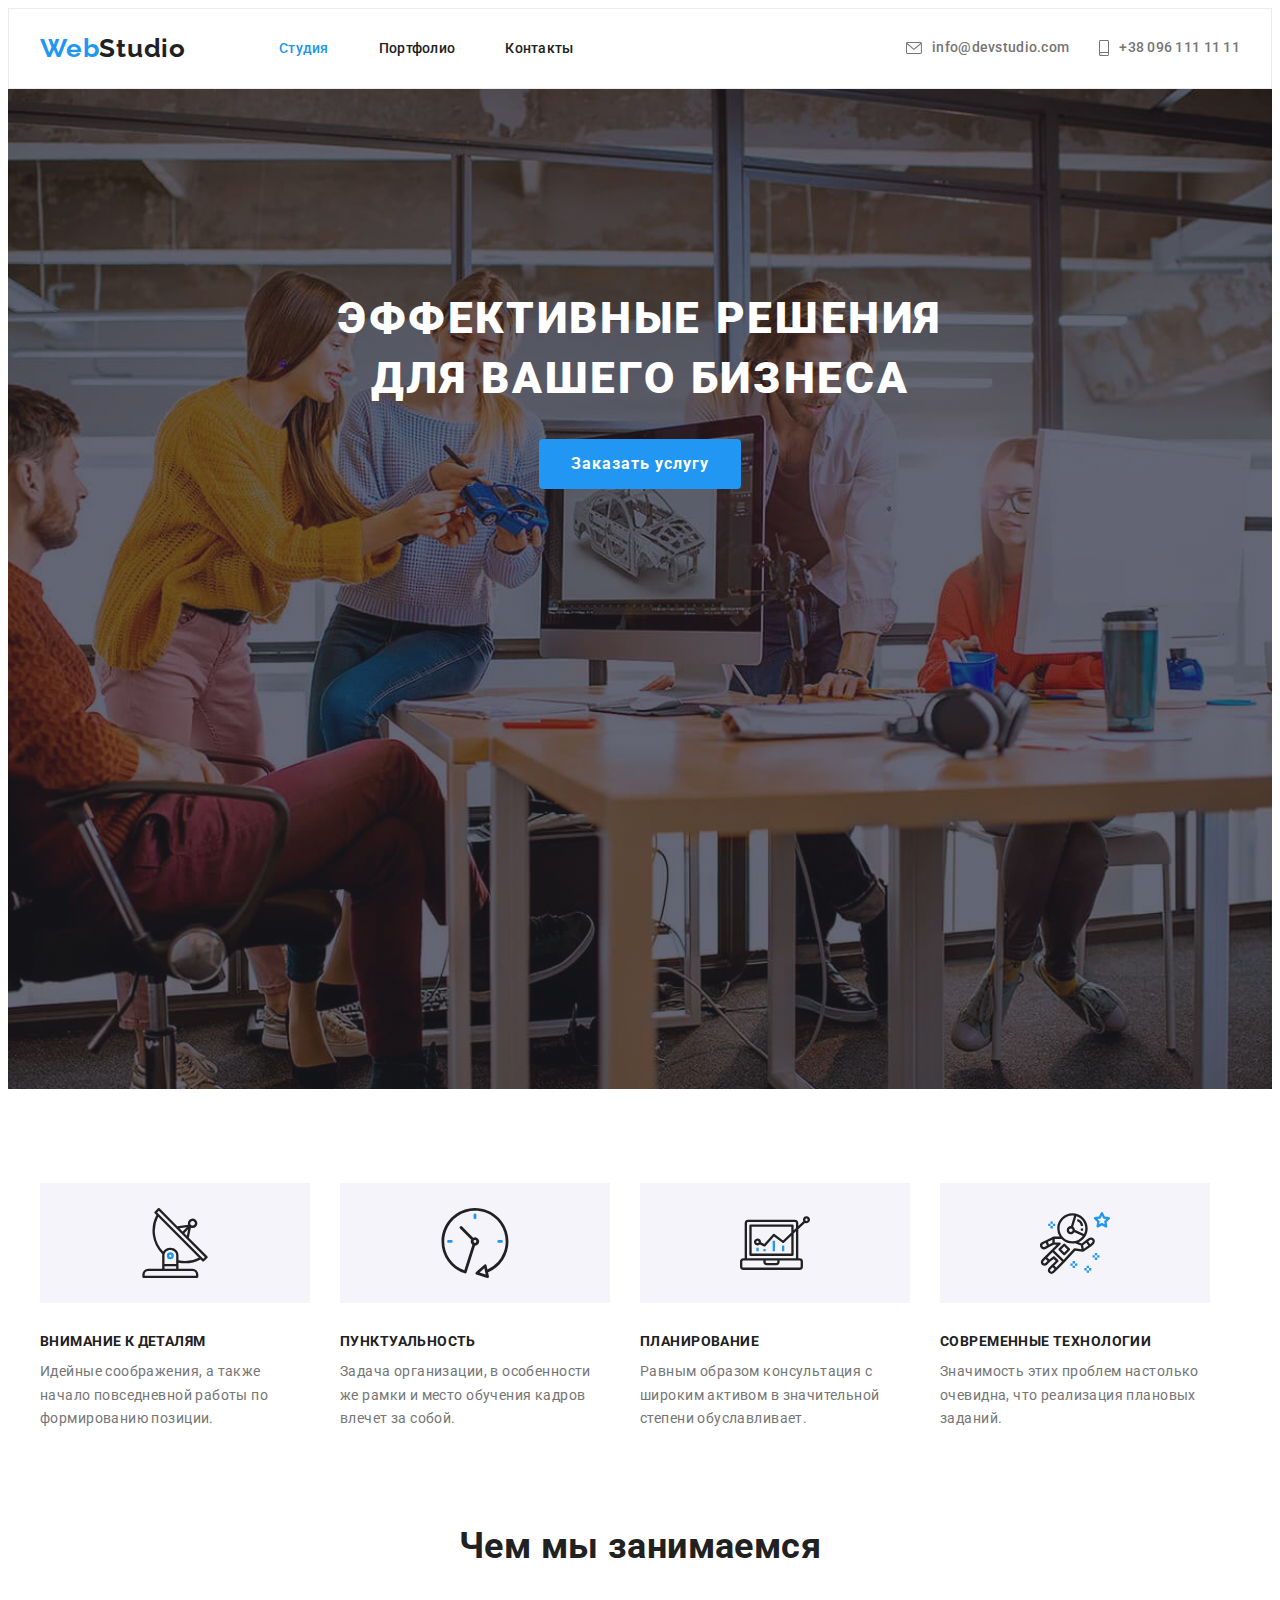
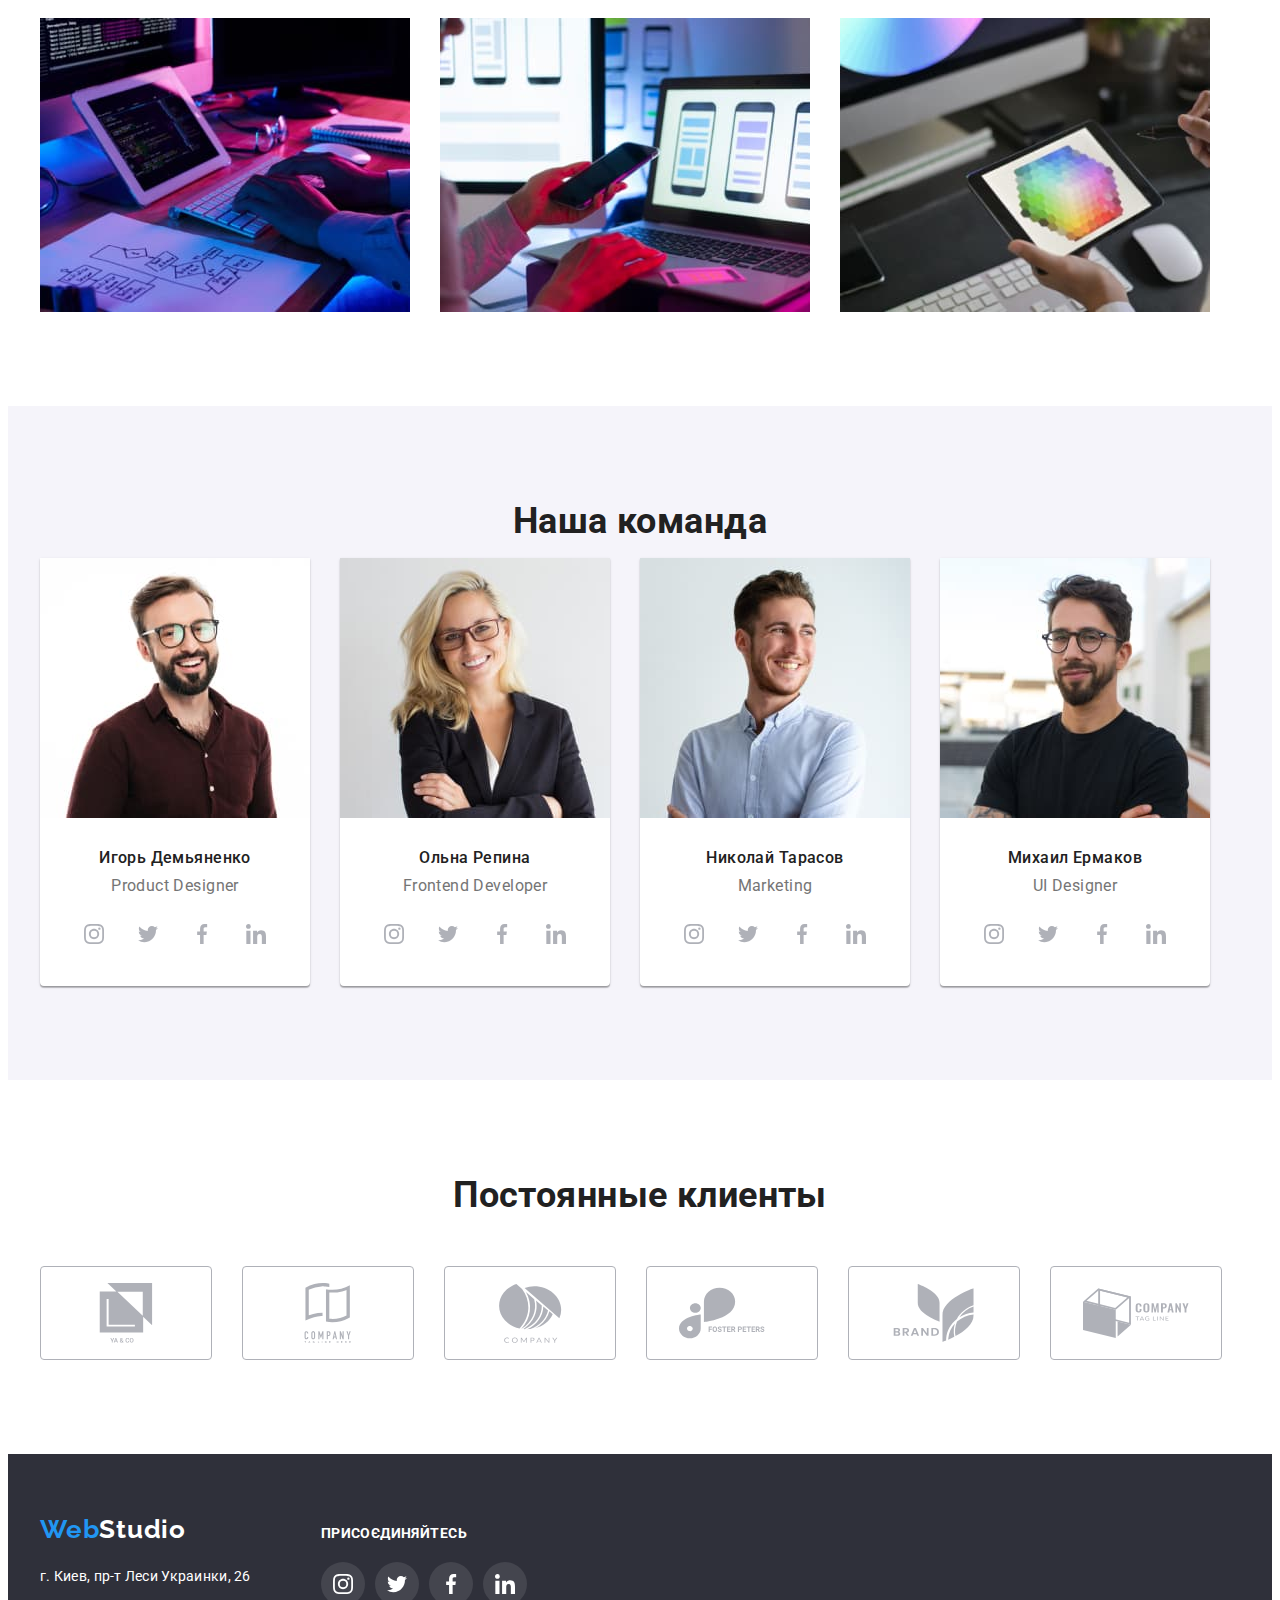
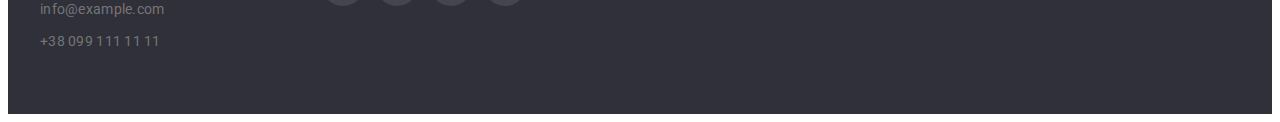
==== index.html @ 3f5d6c03 "clone from hw-4" ====
<!DOCTYPE html>
<html lang="ru">
  <head>
    <meta charset="UTF-8" />
    <meta http-equiv="X-UA-Compatible" content="IE=edge" />
    <meta name="viewport" content="width=device-width, initial-scale=1.0" />
    <link rel="preconnect" href="https://fonts.googleapis.com" />
    <link rel="preconnect" href="https://fonts.gstatic.com" crossorigin />
    <link
      href="https://fonts.googleapis.com/css2?family=Raleway:wght@700&family=Roboto:wght@400;500;700;900&display=swap"
      rel="stylesheet"
    />
    <link
      rel="stylesheet"
      href="https://cdnjs.cloudflare.com/ajax/libs/modern-normalize/1.1.0/modern-normalize.min.css"
      integrity="sha512-wpPYUAdjBVSE4KJnH1VR1HeZfpl1ub8YT/NKx4PuQ5NmX2tKuGu6U/JRp5y+Y8XG2tV+wKQpNHVUX03MfMFn9Q=="
      crossorigin="anonymous"
      referrerpolicy="no-referrer"
    />
    <link rel="stylesheet" href="./css/styless.css" />
    <title>Студия</title>
  </head>
  <body>
    <header class="header">
      <div class="container">
        <a class="log" href="./index.html"><span class="web">Web</span>Studio</a>
        <nav class="nav">
          <ul class="list">
            <li class="nav-link"><a class="link current" href="./index.html">Студия</a></li>
            <li class="nav-link"><a class="link" href="./portfolio.html">Портфолио</a></li>
            <li class="nav-link"><a class="link" href="#">Контакты</a></li>
          </ul>
        </nav>
        <ul class="list header-contact">
          <li class="contact-link">
            <a class="contact link" href="mailto:info@devstudio.com"
              ><svg class="icon-mail" width="16" height="12">
                <use href="./images/icons.svg#icon-mail"></use>
              </svg>
              info@devstudio.com</a
            >
          </li>
          <li class="contact-link">
            <a class="contact link" href="tel:+380961111111"
              ><svg class="icon-phone" width="10" height="16">
                <use href="./images/icons.svg#icon-phone"></use></svg
              >+38 096 111 11 11</a
            >
          </li>
        </ul>
      </div>
    </header>

    <main>
      <section class="hero section">
        <div class="container">
          <h1 class="title">эффективные решения для вашего бизнеса</h1>
          <button class="button" type="button">Заказать услугу</button>
        </div>
      </section>

      <section class="specialties section">
        <div class="container">
          <h2 class="title visually-hidden">Особенности</h2>
          <ul class="list">
            <li class="list-item">
              <div class="spec-icon-area">
                <svg class="spec-icon" width="70" height="70">
                  <use href="./images/icons.svg#icon-antenna"></use>
                </svg>
              </div>
              <h3 class="title">Внимание к деталям</h3>
              <p>
                Идейные соображения, а также начало повседневной работы по формированию позиции.
              </p>
            </li>
            <li class="list-item">
              <div class="spec-icon-area">
                <svg class="spec-icon" width="70" height="70">
                  <use href="./images/icons.svg#icon-clock"></use>
                </svg>
              </div>
              <h3 class="title">Пунктуальность</h3>
              <p>
                Задача организации, в особенности же рамки и место обучения кадров влечет за собой.
              </p>
            </li>
            <li class="list-item">
              <div class="spec-icon-area">
                <svg class="spec-icon" width="70" height="70">
                  <use href="./images/icons.svg#icon-diagram"></use>
                </svg>
              </div>
              <h3 class="title">Планирование</h3>
              <p>
                Равным образом консультация с широким активом в значительной степени обуславливает.
              </p>
            </li>
            <li class="list-item">
              <div class="spec-icon-area">
                <svg class="spec-icon" width="70" height="70">
                  <use href="./images/icons.svg#icon-astronaut"></use>
                </svg>
              </div>
              <h3 class="title">Современные технологии</h3>
              <p>Значимость этих проблем настолько очевидна, что реализация плановых заданий.</p>
            </li>
          </ul>
        </div>
      </section>

      <section class="wework section">
        <div class="container">
          <h2 class="title">Чем мы занимаемся</h2>
          <ul class="list">
            <li class="list-item">
              <img src="./images/work/img-1.jpg" alt="Написание кода" width="370" height="295" />
            </li>
            <li class="list-item">
              <img
                src="./images/work/img-2.jpg"
                alt="Робота з интерфейсом"
                width="370"
                height="295"
              />
            </li>
            <li class="list-item">
              <img
                src="./images/work/img-3.jpg"
                alt="Графическое оформление"
                width="370"
                height="295"
              />
            </li>
          </ul>
        </div>
      </section>

      <section class="team section">
        <div class="container">
          <h2 class="title team-title">Наша команда</h2>
          <ul class="list">
            <li class="list-unit">
              <img
                class="unit-img"
                src="./images/members/member-1.jpg"
                alt="Игорь Демьяненко, дизайнер продукции"
                width="270"
                height="260"
              />
              <div class="text-team-unit">
                <h3 class="title">Игорь Демьяненко</h3>
                <p lang="en">Product Designer</p>
                <ul class="list list-social">
                  <li class="social-unit">
                    <a
                      class="social-team-link"
                      href="#"
                      target="_blank"
                      rel="noopener noreferrer"
                      aria-label=""
                    >
                      <svg class="social-icon" width="20" height="20">
                        <use href="./images/icons.svg#icon-instagram"></use>
                      </svg>
                    </a>
                  </li>

                  <li class="social-unit">
                    <a
                      class="social-team-link"
                      href="#"
                      target="_blank"
                      rel="noopener noreferrer"
                      aria-label=""
                    >
                      <svg class="social-icon" width="20" height="20">
                        <use href="./images/icons.svg#icon-twitter"></use>
                      </svg>
                    </a>
                  </li>

                  <li class="social-unit">
                    <a
                      class="social-team-link"
                      href="#"
                      target="_blank"
                      rel="noopener noreferrer"
                      aria-label=""
                    >
                      <svg class="social-icon" width="20" height="20">
                        <use href="./images/icons.svg#icon-facebook"></use>
                      </svg>
                    </a>
                  </li>

                  <li class="social-unit">
                    <a
                      class="social-team-link"
                      href="#"
                      target="_blank"
                      rel="noopener noreferrer"
                      aria-label=""
                    >
                      <svg class="social-icon" width="20" height="20">
                        <use href="./images/icons.svg#icon-linkedin"></use>
                      </svg>
                    </a>
                  </li>
                </ul>
              </div>
            </li>
            <li class="list-unit">
              <img
                class="unit-img"
                src="./images/members/member-2.jpg"
                alt="Ольна Репина, фронтенд-разработчик"
                width="270"
                height="260"
              />
              <div class="text-team-unit">
                <h3 class="title">Ольна Репина</h3>
                <p lang="en">Frontend Developer</p>
                <ul class="list list-social">
                  <li class="social-unit">
                    <a
                      class="social-team-link"
                      href="#"
                      target="_blank"
                      rel="noopener noreferrer"
                      aria-label=""
                    >
                      <svg class="social-icon" width="20" height="20">
                        <use href="./images/icons.svg#icon-instagram"></use>
                      </svg>
                    </a>
                  </li>

                  <li class="social-unit">
                    <a
                      class="social-team-link"
                      href="#"
                      target="_blank"
                      rel="noopener noreferrer"
                      aria-label=""
                    >
                      <svg class="social-icon" width="20" height="20">
                        <use href="./images/icons.svg#icon-twitter"></use>
                      </svg>
                    </a>
                  </li>

                  <li class="social-unit">
                    <a
                      class="social-team-link"
                      href="#"
                      target="_blank"
                      rel="noopener noreferrer"
                      aria-label=""
                    >
                      <svg class="social-icon" width="20" height="20">
                        <use href="./images/icons.svg#icon-facebook"></use>
                      </svg>
                    </a>
                  </li>

                  <li class="social-unit">
                    <a
                      class="social-team-link"
                      href="#"
                      target="_blank"
                      rel="noopener noreferrer"
                      aria-label=""
                    >
                      <svg class="social-icon" width="20" height="20">
                        <use href="./images/icons.svg#icon-linkedin"></use>
                      </svg>
                    </a>
                  </li>
                </ul>
              </div>
            </li>
            <li class="list-unit">
              <img
                class="unit-img"
                src="./images/members/member-3.jpg"
                alt="Николай Тарасов, маркетинг"
                width="270"
                height="260"
              />
              <div class="text-team-unit">
                <h3 class="title">Николай Тарасов</h3>
                <p lang="en">Marketing</p>
                <ul class="list list-social">
                  <li class="social-unit">
                    <a
                      class="social-team-link"
                      href="#"
                      target="_blank"
                      rel="noopener noreferrer"
                      aria-label=""
                    >
                      <svg class="social-icon" width="20" height="20">
                        <use href="./images/icons.svg#icon-instagram"></use>
                      </svg>
                    </a>
                  </li>
                  <li class="social-unit">
                    <a
                      class="social-team-link"
                      href="#"
                      target="_blank"
                      rel="noopener noreferrer"
                      aria-label=""
                    >
                      <svg class="social-icon" width="20" height="20">
                        <use href="./images/icons.svg#icon-twitter"></use>
                      </svg>
                    </a>
                  </li>

                  <li class="social-unit">
                    <a
                      class="social-team-link"
                      href="#"
                      target="_blank"
                      rel="noopener noreferrer"
                      aria-label=""
                    >
                      <svg class="social-icon" width="20" height="20">
                        <use href="./images/icons.svg#icon-facebook"></use>
                      </svg>
                    </a>
                  </li>

                  <li class="social-unit">
                    <a
                      class="social-team-link"
                      href="#"
                      target="_blank"
                      rel="noopener noreferrer"
                      aria-label=""
                    >
                      <svg class="social-icon" width="20" height="20">
                        <use href="./images/icons.svg#icon-linkedin"></use>
                      </svg>
                    </a>
                  </li>
                </ul>
              </div>
            </li>
            <li class="list-unit">
              <img
                class="unit-img"
                src="./images/members/member-4.jpg"
                alt="Михаил Ермаков, дизайнер пользовательского интерфейса"
                width="270"
                height="260"
              />
              <div class="text-team-unit">
                <h3 class="title">Михаил Ермаков</h3>
                <p lang="en">UI Designer</p>
                <ul class="list list-social">
                  <li class="social-unit">
                    <a
                      class="social-team-link"
                      href="#"
                      target="_blank"
                      rel="noopener noreferrer"
                      aria-label=""
                    >
                      <svg class="social-icon" width="20" height="20">
                        <use href="./images/icons.svg#icon-instagram"></use>
                      </svg>
                    </a>
                  </li>

                  <li class="social-unit">
                    <a
                      class="social-team-link"
                      href="#"
                      target="_blank"
                      rel="noopener noreferrer"
                      aria-label=""
                    >
                      <svg class="social-icon" width="20" height="20">
                        <use href="./images/icons.svg#icon-twitter"></use>
                      </svg>
                    </a>
                  </li>

                  <li class="social-unit">
                    <a
                      class="social-team-link"
                      href="#"
                      target="_blank"
                      rel="noopener noreferrer"
                      aria-label=""
                    >
                      <svg class="social-icon" width="20" height="20">
                        <use href="./images/icons.svg#icon-facebook"></use>
                      </svg>
                    </a>
                  </li>

                  <li class="social-unit">
                    <a
                      class="social-team-link"
                      href="#"
                      target="_blank"
                      rel="noopener noreferrer"
                      aria-label=""
                    >
                      <svg class="social-icon" width="20" height="20">
                        <use href="./images/icons.svg#icon-linkedin"></use>
                      </svg>
                    </a>
                  </li>
                </ul>
              </div>
            </li>
          </ul>
        </div>
      </section>
      <section class="section clients">
        <div class="container">
          <h2 class="title client-title">Постоянные клиенты</h2>
          <ul class="list">
            <il class="clients-item">
              <a
                class="client-link"
                href="#"
                target="_blank"
                rel="noopener noreferrer"
                aria-label=""
              >
                <svg class="client-icon" width="106" height="60">
                  <use href="./images/icons.svg#icon-group1"></use>
                </svg>
              </a>
            </il>
            <il class="clients-item">
              <a
                class="client-link"
                href="#"
                target="_blank"
                rel="noopener noreferrer"
                aria-label=""
              >
                <svg class="client-icon" width="106" height="60">
                  <use href="./images/icons.svg#icon-group2"></use>
                </svg>
              </a>
            </il>
            <il class="clients-item">
              <a
                class="client-link"
                href="#"
                target="_blank"
                rel="noopener noreferrer"
                aria-label=""
              >
                <svg class="client-icon" width="106" height="60">
                  <use href="./images/icons.svg#icon-group3"></use>
                </svg>
              </a>
            </il>
            <il class="clients-item">
              <a
                class="client-link"
                href="#"
                target="_blank"
                rel="noopener noreferrer"
                aria-label=""
              >
                <svg class="client-icon" width="106" height="60">
                  <use href="./images/icons.svg#icon-group4"></use>
                </svg>
              </a>
            </il>
            <il class="clients-item">
              <a
                class="client-link"
                href="#"
                target="_blank"
                rel="noopener noreferrer"
                aria-label=""
              >
                <svg class="client-icon" width="106" height="60">
                  <use href="./images/icons.svg#icon-group5"></use>
                </svg>
              </a>
            </il>
            <il class="clients-item">
              <a
                class="client-link"
                href="#"
                target="_blank"
                rel="noopener noreferrer"
                aria-label=""
              >
                <svg class="client-icon" width="106" height="60">
                  <use href="./images/icons.svg#icon-group6"></use>
                </svg>
              </a>
            </il>
          </ul>
        </div>
      </section>
    </main>
    <footer class="footer">
      <div class="container">
        <div class="adress">
          <a class="log" href="./index.html"
            ><span class="web">Web</span><span class="white">Studio</span></a
          >
          <address>
            <ul class="list">
              <li class="footer-list-item">
                <a
                  class="link white"
                  href="https://goo.gl/maps/G6xnpfV4FDmesNqK6"
                  target="_blank"
                  rel="noopener noreferrer"
                  >г. Киев, пр-т Леси Украинки, 26</a
                >
              </li>
              <li class="footer-list-item">
                <a class="contact link" href="mailto:info@example.com">info@example.com</a>
              </li>
              <li class="footer-list-item">
                <a class="contact link" href="tel:+380991111111">+38 099 111 11 11</a>
              </li>
            </ul>
          </address>
        </div>
        <div class="join">
          <p class="join-title">Присоєдиняйтесь</p>
          <ul class="list list-social">
            <li class="social-unit">
              <a
                class="social-join-link"
                href="#"
                target="_blank"
                rel="noopener noreferrer"
                aria-label=""
              >
                <svg class="social-icon" width="20" height="20">
                  <use href="./images/icons.svg#icon-instagram"></use>
                </svg>
              </a>
            </li>

            <li class="social-unit">
              <a
                class="social-join-link"
                href="#"
                target="_blank"
                rel="noopener noreferrer"
                aria-label=""
              >
                <svg class="social-icon" width="20" height="20">
                  <use href="./images/icons.svg#icon-twitter"></use>
                </svg>
              </a>
            </li>

            <li class="social-unit">
              <a
                class="social-join-link"
                href="#"
                target="_blank"
                rel="noopener noreferrer"
                aria-label=""
              >
                <svg class="social-icon" width="20" height="20">
                  <use href="./images/icons.svg#icon-facebook"></use>
                </svg>
              </a>
            </li>

            <li class="social-unit">
              <a
                class="social-join-link"
                href="#"
                target="_blank"
                rel="noopener noreferrer"
                aria-label=""
              >
                <svg class="social-icon" width="20" height="20">
                  <use href="./images/icons.svg#icon-linkedin"></use>
                </svg>
              </a>
            </li>
          </ul>
        </div>
      </div>
    </footer>
  </body>
</html>
---- css/styless.css ----
:root {
  --main-font: 'Roboto';
  --second-font: 'Raleway';
  --title-color: #212121;
  --main-color: #757575;
  --white-color: #ffffff;
  --footercontact-color: rgba(255, 255, 255, 0.6);
  --blue-color: #2196f3;
  --second-background: #2f303a;
  --comand-background: #f5f4fa;
  --hoverbutton-background: #188ce8;
  --border-color: #757575;
  /* сетка */
  --indent: 30px;
  --items: 3;
  --main-icon-color: #afb1b8;
}

body {
  font-family: var(--main-font), sans-serif;
  font-size: 14px;
  letter-spacing: 0.03em;
  color: var(--main-color);
  background-color: var(--white-color);
}
h1,
h2,
h3,
h4,
p {
  margin: 0px;
}
img {
  display: block;
  max-width: 100%;
  height: auto;
}
address {
  font-style: normal;
}
.container {
  width: 1200px;
  margin: 0 auto;
  padding: 0 15px;
}

.section {
  padding-top: 94px;
  padding-bottom: 94px;
}
.header {
  border: 1px solid #ececec;
  padding: 24px 0px;
}
.list {
  list-style: none;
  margin: 0;
  padding-left: 0;
}
.link,
.log {
  text-decoration: none;
  color: var(--title-color);
}
.header .container {
  display: flex;
  align-items: center;
}
.header .list {
  display: flex;
}

.web {
  color: var(--blue-color);
}

.log {
  font-family: var(--second-font);
  font-style: normal;
  font-weight: 700;
  font-size: 26px;
  line-height: 1.19;
  letter-spacing: 0.03em;
  margin-right: 93px;
}
.contact-link:not(:last-child) {
  margin-right: 30px;
}
.nav-link:not(:last-child) {
  margin-right: 50px;
}
.nav {
  margin-right: auto;
}
.contact {
  color: var(--main-color);
}
.header .contact {
  display: flex;
  align-items: center;
}
.header svg {
  margin-right: 10px;
  fill: currentColor;
}
.link {
  font-weight: 500;
  line-height: 1.14;
  letter-spacing: 0.02em;
}
.link:hover,
.link:focus,
.contact:hover,
.contact:focus,
.adress:hover,
.adress:focus {
  color: var(--blue-color);
}
.hero {
  max-width: 1600px;
  height: 600px;
  margin-left: auto;
  margin-right: auto;
  padding: 200px 0;
  text-align: center;
  background-image: linear-gradient(#2f303a66 0%, #2f303a66 100%),
    url(../images/background-hero.jpg);
  background-position: center;
  background-size: cover;
  background-repeat: no-repeat;
}
.hero,
.footer {
  background-color: var(--second-background);
}
.hero .title {
  color: var(--white-color);
  font-weight: 900;
  font-size: 44px;
  line-height: 1.36;
  text-align: center;
  letter-spacing: 0.06em;
  text-transform: uppercase;
  width: 696px;
  margin: 0 auto;
  margin-bottom: 30px;
}
.button {
  min-width: 200px;
  padding: 10px 32px;
  background-color: var(--blue-color);
  color: var(--white-color);
  border: none;
  border-radius: 4px;
  cursor: pointer;
  font-family: var(--main-font), sans-serif;
  letter-spacing: 0.06em;
  font-weight: 700;
  font-size: 16px;
  line-height: 1.88;
  /* identical to box height,30px or 188% */
}
.button:hover,
.button:focus {
  background-color: var(--hoverbutton-background);
  box-shadow: 0px 4px 4px rgba(0, 0, 0, 0.15);
}

.specialties p {
  line-height: 1.71;
  /*24px or 171% */
}
.wework .list,
.specialties .list,
.team .list,
.clients .list {
  display: flex;
}
.wework {
  padding-top: 0;
}
.wework .list-item:not(:last-child) {
  margin-right: 30px;
}
.spec-icon-area {
  display: flex;
  padding: 25px 100px;
  background-color: var(--comand-background);
  margin-bottom: 30px;
}
.title {
  font-weight: 500;
  font-size: 16px;
  line-height: 1.19;
  /* identical to box height */
  color: var(--title-color);
}
.specialties .title {
  font-weight: 700;
  font-size: 14px;
  text-transform: uppercase;
  margin-bottom: 10px;
}
.specialties .list-item {
  width: 270px;
}
.specialties .list-item:not(:last-child) {
  margin-right: 30px;
}

.team {
  /* font-size: 16px;
  line-height: 1.19; */
  /* 19px, identical to box height */
  text-align: center;
  background-color: var(--comand-background);
  padding-top: 94px;
  padding-bottom: 94px;
}

.wework .title,
.team-title,
.clients .title {
  font-weight: 700;
  font-size: 36px;
  line-height: 1.17;
  text-align: center;
  margin-bottom: 50px;
}
.team-title {
  margin-bottom: 16px;
}
.text-team-unit {
  padding-top: 30px;
  padding-bottom: 30px;
}
.list-unit {
  background-color: var(--white-color);
  border-radius: 0px 0px 4px 4px;
  box-shadow: 0px 2px 1px 0px #00000033, 0px 1px 1px 0px #00000024, 0px 1px 3px 0px #0000001f;
}
.list-unit:not(:last-child) {
  margin-right: 30px;
}
.list-unit .title {
  margin-bottom: 10px;
}
.team p {
  font-weight: 400;
  font-size: 16px;
  line-height: 1.18;
  margin-bottom: 16px;
}
.list-social {
  justify-content: center;
}
.social-unit:not(:last-child) {
  margin-right: 10px;
}
.team svg,
.clients svg,
.join svg {
  fill: currentColor;
}
.social-team-link {
  display: flex;
  justify-content: center;
  align-items: center;
  width: 44px;
  height: 44px;
  color: var(--main-icon-color);
  border-radius: 50%;
}

.social-team-link:hover,
.social-team-link:focus {
  background-color: var(--blue-color);
  color: var(--white-color);
}

.clients-item:not(:last-child) {
  margin-right: 30px;
}
.client-link {
  display: flex;
  justify-content: center;
  align-items: center;
  width: 170px;
  height: 92px;
  border: 1px solid #afb1b8;
  border-radius: 4px;
  color: var(--main-icon-color);
}
.client-link:hover,
.client-link:focus {
  border-color: var(--blue-color);
  color: var(--blue-color);
}

.footer {
  padding-top: 60px;
  padding-bottom: 60px;
}
.footer .container {
  display: flex;
  align-items: baseline;
}
.adress {
  margin-right: 70px;
}
.join-title {
  color: var(--white-color);
  font-weight: 700;
  font-size: 14px;
  line-height: 1.14;
  letter-spacing: 0.03em;
  text-transform: uppercase;
  margin-bottom: 20px;
}
.join .title {
  color: var(--white-color);
}
.join .list {
  display: flex;
}

.join .social-icon {
  color: var(--white-color);
}
.social-join-link {
  border-radius: 50%;
  background-color: #ffffff1a;
  display: flex;
  justify-content: center;
  align-items: center;
  width: 44px;
  height: 44px;
}

.social-join-link:hover,
.social-join-link:focus {
  background-color: var(--blue-color);
}
.footer .log {
  display: block;
  margin-right: 0;
  margin-bottom: 20px;
}
.footer .link {
  font-weight: 400;
  font-size: 14px;
  line-height: 1.71;
}
.footer .footer-list-item:not(:last-child) {
  margin-bottom: 9px;
}
.footer.contact {
  color: var(--footercontact-color);
}
.white {
  color: var(--white-color);
}

/* Portfolio */
.portfolio {
  padding-top: 94px;
  padding-bottom: 94px;
}
.list-filtr {
  display: flex;
  justify-content: center;
  margin-bottom: 50px;
}
.filtr {
  display: flex;
  font-family: var(--main-font), sans-serif;
  color: var(--title-color);
  background-color: var(--comand-background);
  border-radius: 4px;
  border: none;
  cursor: pointer;
  letter-spacing: 0.03em;
  font-weight: 500;
  font-size: 16px;
  line-height: 1.62;
  /* identical to box height, or 162% */
  text-align: center;
  padding: 6px 22px;
}
.filtr:hover,
.filtr:focus {
  color: var(--white-color);
  background-color: var(--blue-color);
  box-shadow: 0px 2px 2px 0px #0000001f, 0px 1px 2px 0px #00000014, 0px 3px 1px 0px #0000001a;
}
.list-filtr-unit:not(:last-child) {
  margin-right: 10px;
}
.list-article {
  display: flex;
  flex-wrap: wrap;
  margin: calc(-1 * var(--indent) / 2);
}
.article {
  flex-basis: calc((100% - var(--indent) * var(--items)) / var(--items));
  margin: calc(var(--indent) / 2);
}
.article-link {
  display: block;
  text-decoration: none;
  color: var(--main-color);
}
.article-link:hover,
.article-link:focus {
  box-shadow: 1px 4px 6px 0px #00000029, 0px 4px 4px 0px #0000000f, 0px 1px 1px 0px #0000001f;
}
.article-text {
  border: 1px solid #eeeeee;
  border-top: none;
  padding: 20px 24px;
}
.article .title {
  font-weight: 700;
  font-size: 18px;
  line-height: 2;
  /* identical to box height, or 200% */
  margin-bottom: 4px;
}
.article .text {
  font-weight: 400;
  font-size: 16px;
  line-height: 1.88;
  /* identical to box height, or 188% */
}
.visually-hidden {
  position: absolute;
  width: 1px;
  height: 1px;
  margin: -1px;
  border: 0;
  padding: 0;
  white-space: nowrap;
  clip-path: inset(100%);
  clip: rect(0 0 0 0);
  overflow: hidden;
}
.current {
  color: var(--blue-color);
}
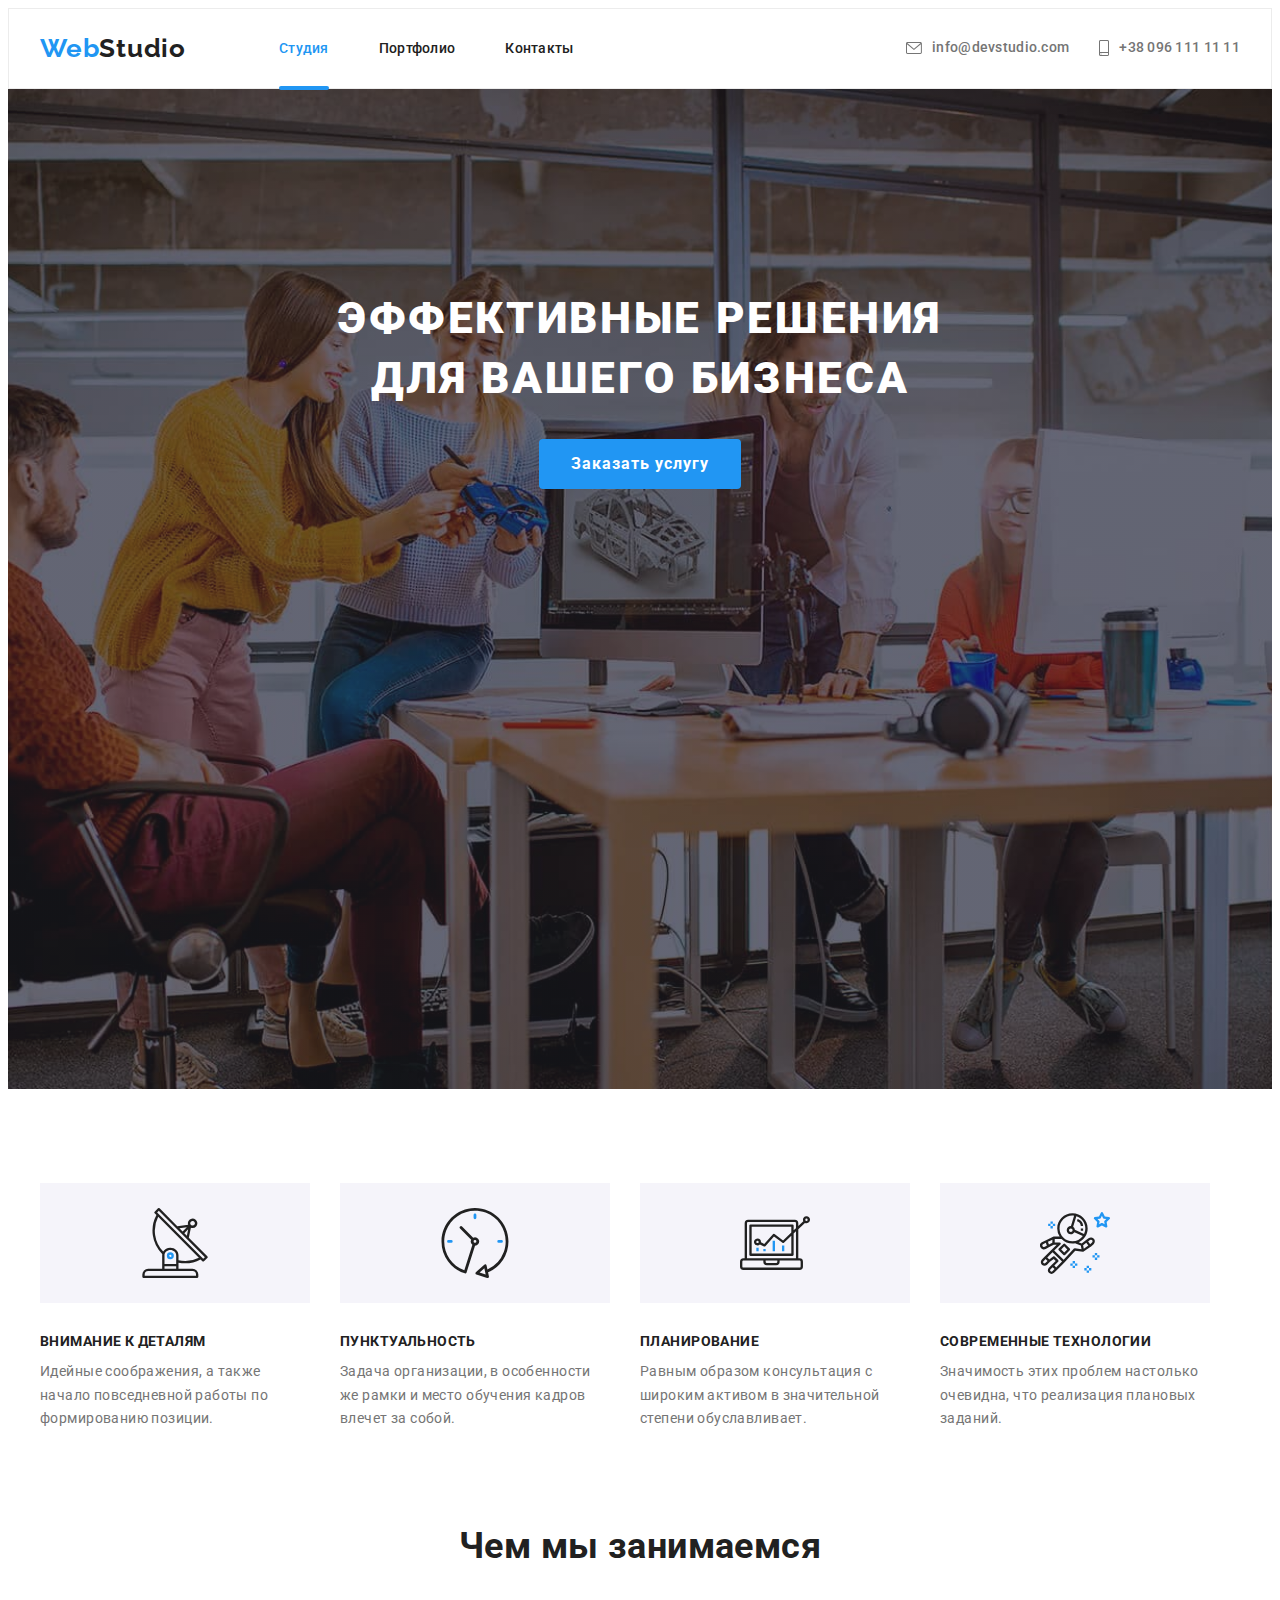
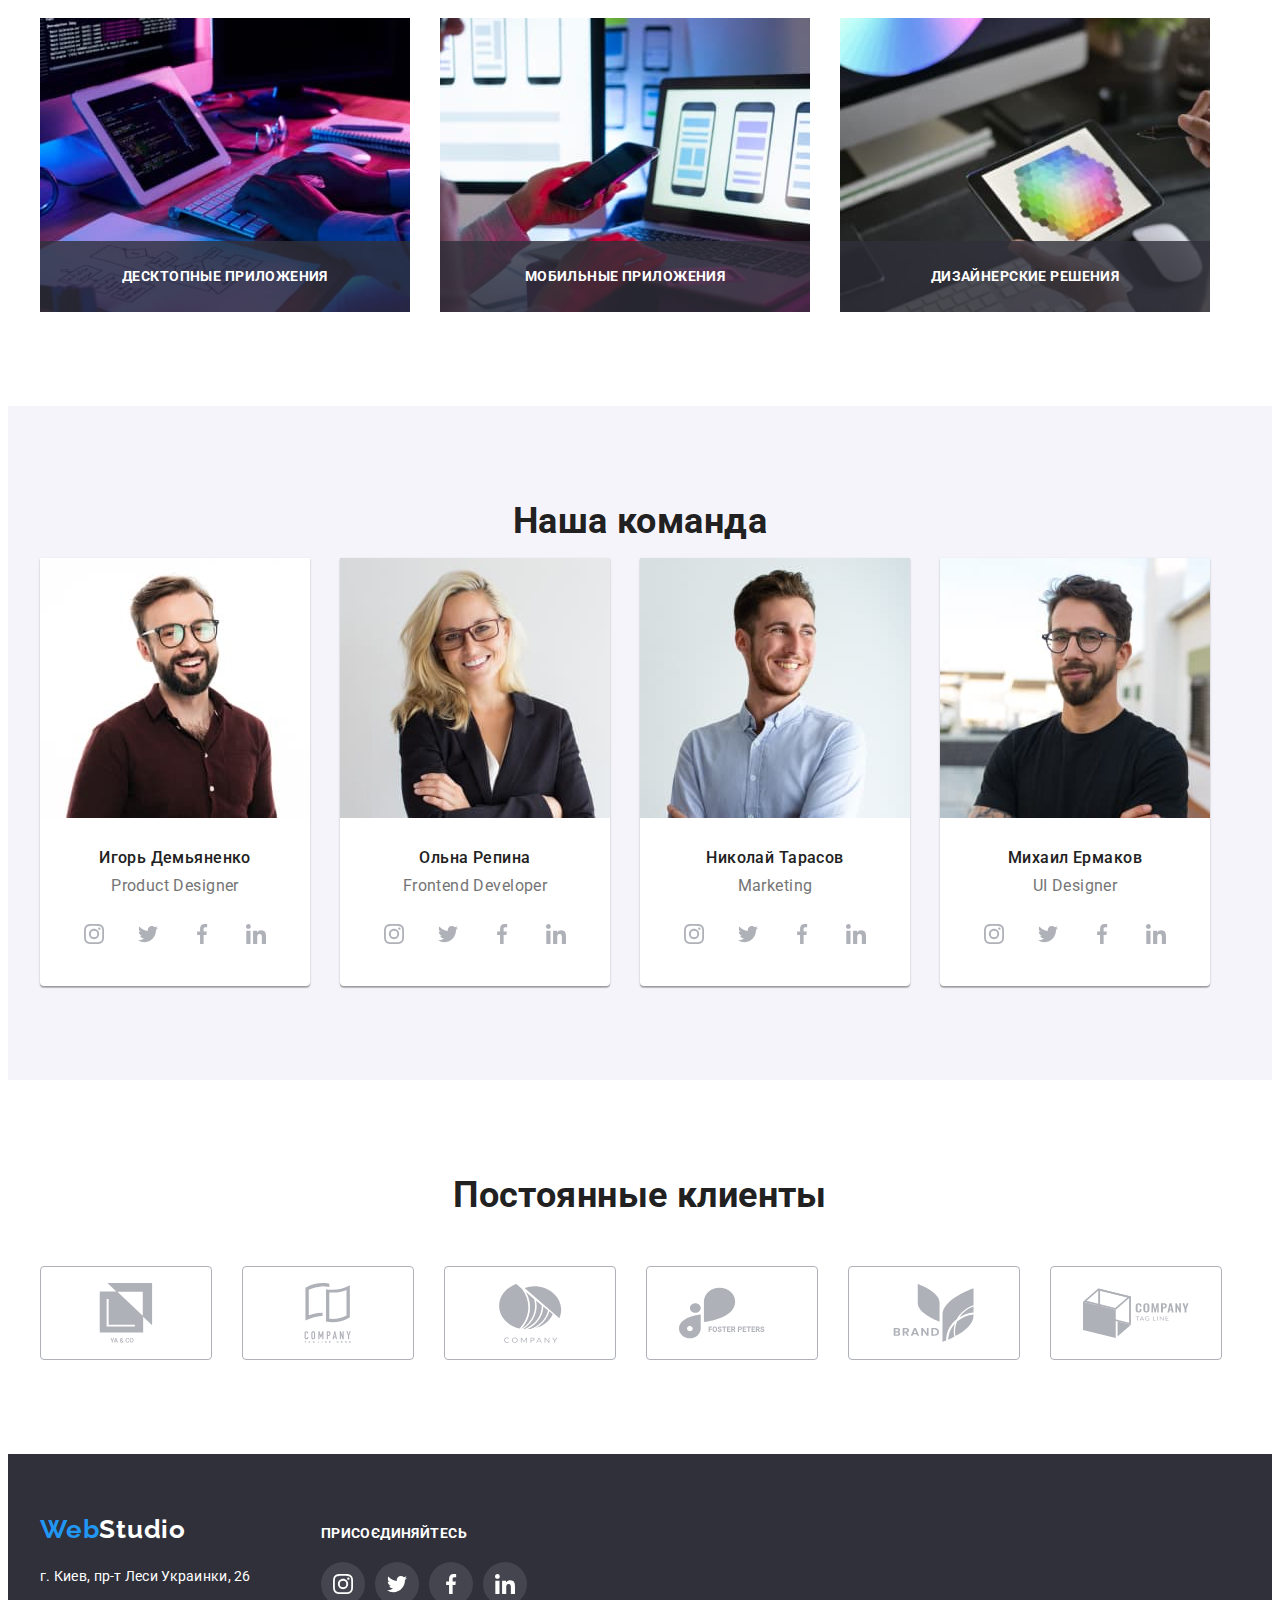
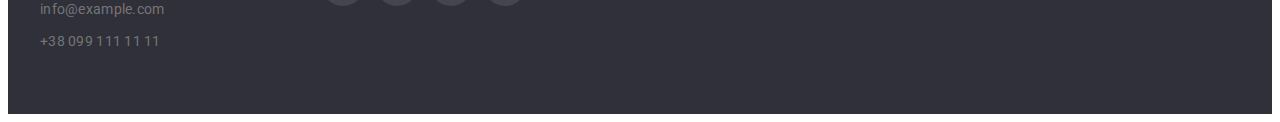
==== commit ae6bfca6: "v.011" ====
--- a/index.html
+++ b/index.html
@@ -55,7 +55,7 @@
       <section class="hero section">
         <div class="container">
           <h1 class="title">эффективные решения для вашего бизнеса</h1>
-          <button class="button" type="button">Заказать услугу</button>
+          <button class="button" type="button" data-modal-open>Заказать услугу</button>
         </div>
       </section>
 
@@ -115,6 +115,7 @@
           <ul class="list">
             <li class="list-item">
               <img src="./images/work/img-1.jpg" alt="Написание кода" width="370" height="295" />
+              <div class="area-text"><p>Десктопные приложения</p></div>
             </li>
             <li class="list-item">
               <img
@@ -123,6 +124,7 @@
                 width="370"
                 height="295"
               />
+              <div class="area-text"><p>Мобильные приложения</p></div>
             </li>
             <li class="list-item">
               <img
@@ -131,6 +133,7 @@
                 width="370"
                 height="295"
               />
+              <div class="area-text"><p>Дизайнерские решения</p></div>
             </li>
           </ul>
         </div>
@@ -596,5 +599,15 @@
         </div>
       </div>
     </footer>
+    <div class="backdrop is-hidden" data-modal>
+      <div class="modal">
+        <button class="modal-close-button" type="button" data-modal-close>
+          <svg class="icon-close" height="18" width="18">
+            <use href="./images/icons.svg#icon-close"></use>
+          </svg>
+        </button>
+      </div>
+    </div>
+    <script src="./js/modal.js"></script>
   </body>
 </html>
--- a/css/styless.css
+++ b/css/styless.css
@@ -7,9 +7,14 @@
   --footercontact-color: rgba(255, 255, 255, 0.6);
   --blue-color: #2196f3;
   --second-background: #2f303a;
+  --wework-text-background: #2f303acc;
   --comand-background: #f5f4fa;
   --hoverbutton-background: #188ce8;
   --border-color: #757575;
+  --blue-color-article: #2196f3e5;
+  --backdrop-background: #00000033;
+
+  --main-anim: 250ms cubic-bezier(0.4, 0, 0.2, 1);
   /* сетка */
   --indent: 30px;
   --items: 3;
@@ -107,6 +112,7 @@
   font-weight: 500;
   line-height: 1.14;
   letter-spacing: 0.02em;
+  transition: color var(--main-anim);
 }
 .link:hover,
 .link:focus,
@@ -158,7 +164,7 @@
   font-weight: 700;
   font-size: 16px;
   line-height: 1.88;
-  /* identical to box height,30px or 188% */
+  transition: background-color var(--main-anim), box-shadow var(--main-anim);
 }
 .button:hover,
 .button:focus {
@@ -176,12 +182,7 @@
 .clients .list {
   display: flex;
 }
-.wework {
-  padding-top: 0;
-}
-.wework .list-item:not(:last-child) {
-  margin-right: 30px;
-}
+
 .spec-icon-area {
   display: flex;
   padding: 25px 100px;
@@ -207,7 +208,32 @@
 .specialties .list-item:not(:last-child) {
   margin-right: 30px;
 }
-
+.wework {
+  padding-top: 0;
+}
+.wework .list-item:not(:last-child) {
+  margin-right: 30px;
+}
+.wework .list-item {
+  position: relative;
+}
+.wework .area-text {
+  display: flex;
+  justify-content: center;
+  align-items: center;
+  background-color: var(--wework-text-background);
+  position: absolute;
+  bottom: 0;
+  width: 100%;
+  padding-top: 27px;
+  padding-bottom: 27px;
+}
+.wework p {
+  font-weight: 700;
+  line-height: 1.17;
+  text-transform: uppercase;
+  color: var(--white-color);
+}
 .team {
   /* font-size: 16px;
   line-height: 1.19; */
@@ -259,7 +285,8 @@
 }
 .team svg,
 .clients svg,
-.join svg {
+.join svg,
+.modal svg {
   fill: currentColor;
 }
 .social-team-link {
@@ -270,6 +297,7 @@
   height: 44px;
   color: var(--main-icon-color);
   border-radius: 50%;
+  transition: color var(--main-anim), background-color var(--main-anim);
 }
 
 .social-team-link:hover,
@@ -290,6 +318,7 @@
   border: 1px solid #afb1b8;
   border-radius: 4px;
   color: var(--main-icon-color);
+  transition: color var(--main-anim), border-color var(--main-anim);
 }
 .client-link:hover,
 .client-link:focus {
@@ -335,6 +364,7 @@
   align-items: center;
   width: 44px;
   height: 44px;
+  transition: background-color var(--main-anim);
 }
 
 .social-join-link:hover,
@@ -386,6 +416,7 @@
   /* identical to box height, or 162% */
   text-align: center;
   padding: 6px 22px;
+  transition: color var(--main-anim), background-color var(--main-anim), box-shadow var(--main-anim);
 }
 .filtr:hover,
 .filtr:focus {
@@ -409,10 +440,35 @@
   display: block;
   text-decoration: none;
   color: var(--main-color);
+  transition: box-shadow var(--main-anim);
+}
+.blok-img {
+  position: relative;
+  overflow: hidden;
+}
+.hidden-portfolio-text {
+  display: flex;
+  justify-content: center;
+  align-items: center;
+  height: 100%;
+  padding: 63px 24px;
+  font-weight: 400;
+  font-size: 18px;
+  line-height: 1.55;
+  color: var(--white-color);
+  background-color: var(--blue-color-article);
+  position: absolute;
+  left: 0;
+  top: 100%;
+  transition: top var(--main-anim);
 }
 .article-link:hover,
 .article-link:focus {
   box-shadow: 1px 4px 6px 0px #00000029, 0px 4px 4px 0px #0000000f, 0px 1px 1px 0px #0000001f;
+}
+.article-link:hover .hidden-portfolio-text,
+.article-link:focus .hidden-portfolio-text {
+  top: 0;
 }
 .article-text {
   border: 1px solid #eeeeee;
@@ -446,4 +502,60 @@
 }
 .current {
   color: var(--blue-color);
-}
+  position: relative;
+}
+.current::after {
+  content: '';
+  position: absolute;
+  display: inline-block;
+  height: 4px;
+  width: 100%;
+  border-radius: 2px;
+  background-color: var(--blue-color);
+  bottom: 0;
+  left: 0;
+  transform: translateY(34px);
+}
+.backdrop {
+  position: fixed;
+  top: 0;
+  left: 0;
+  z-index: 100;
+  width: 100%;
+  height: 100%;
+  background-color: var(--backdrop-background);
+  opacity: 1;
+  visibility: visible;
+  pointer-events: initial;
+  transition: opacity var(--main-anim), visibility var(--main-anim);
+}
+.backdrop.is-hidden {
+  opacity: 0;
+  visibility: hidden;
+  pointer-events: none;
+}
+.modal {
+  background-color: var(--white-color);
+  min-width: 528px;
+  min-height: 582px;
+  border-radius: 4px;
+  position: absolute;
+  top: 50%;
+  left: 50%;
+  transform: translate(-50%, -50%);
+  box-shadow: 0px 2px 1px 0px #00000033, 0px 1px 1px 0px #00000024, 0px 1px 3px 0px #0000001f;
+}
+.modal-close-button {
+  position: absolute;
+  right: 8px;
+  top: 8px;
+  height: 30px;
+  width: 30px;
+  border: 1px solid #0000001a;
+  border-radius: 50%;
+  background-color: var(--white-color);
+  display: flex;
+  justify-content: center;
+  align-items: center;
+  color: black;
+}
